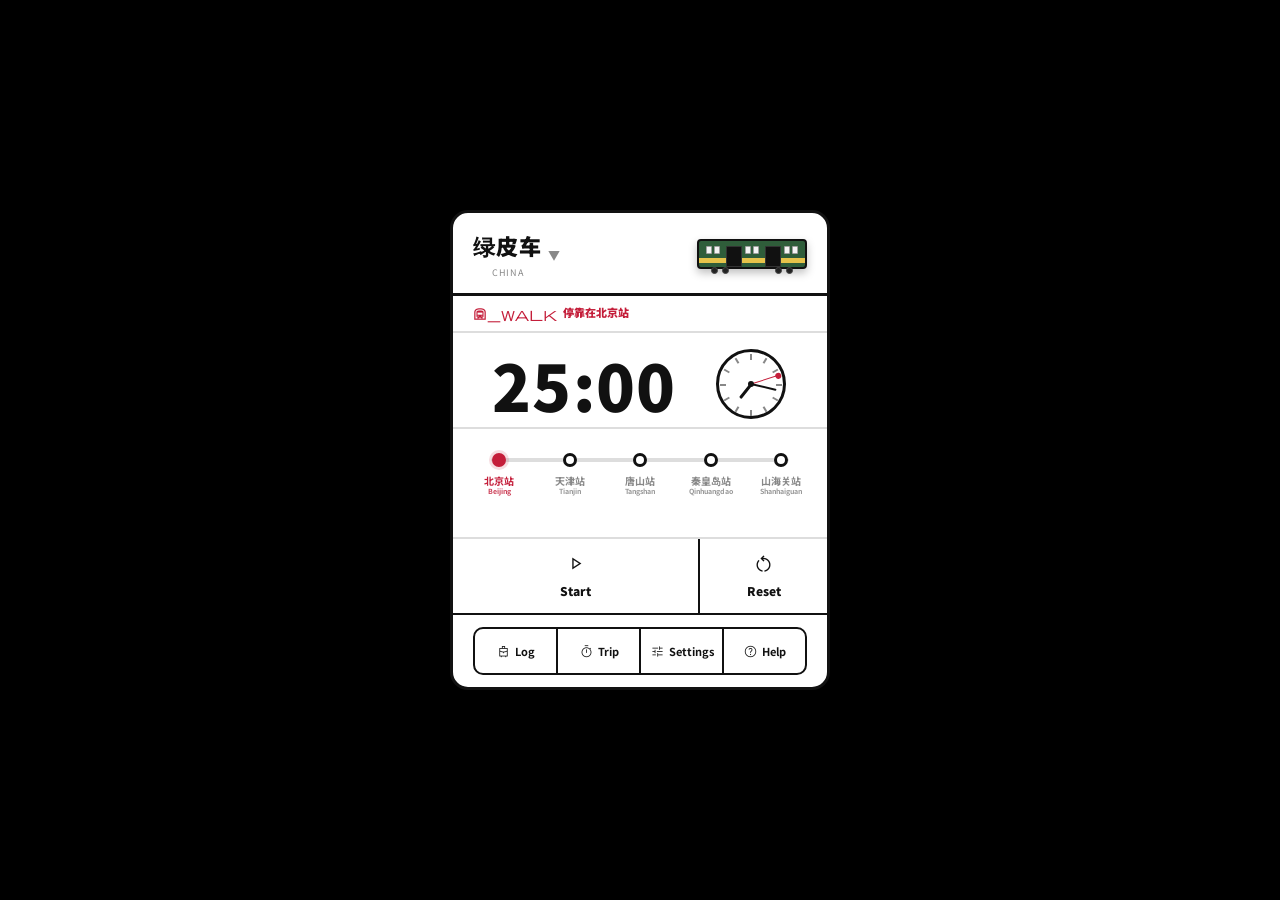
==== web/index.html @ cfa5d91c "fix: comprehensive quality + a11y + i18n pass P0 (bugs reales): - util: normalizeLineKey ya no fuerz" ====
<!DOCTYPE html>
<html lang="ja">
<head>
<!-- Recovered from https://www.futsudoro.app/ on 2026-05-10 and normalized into /src files. -->
<meta charset="UTF-8">
<meta name="viewport" content="width=device-width, initial-scale=1.0">
<title>Futsudoro — Train Pomodoro Timer</title>
<meta name="description" content="Futsudoro is a train-inspired Pomodoro timer web app for deep work, with Chronos (strict) and Kairos (flow-friendly) modes.">
<meta name="keywords" content="futsudoro, pomodoro timer, train-inspired productivity app, chronos kairos timer, focus timer, deep work web app, productivity web app">
<meta name="application-name" content="Futsudoro">
<meta name="apple-mobile-web-app-title" content="Futsudoro">
<meta name="author" content="ishiroca + anhdres">
<meta name="robots" content="index,follow,max-image-preview:large">
<meta name="apple-mobile-web-app-capable" content="yes">
<meta name="apple-mobile-web-app-status-bar-style" content="default">
<link rel="apple-touch-icon" href="/icons/icon-192.png">
<link rel="preconnect" href="https://fonts.googleapis.com">
<link rel="preconnect" href="https://fonts.gstatic.com" crossorigin>
<link rel="canonical" href="https://www.futsudoro.app/">
<link rel="manifest" href="/manifest.webmanifest">
<meta name="theme-color" content="#000000">
<link rel="alternate" hreflang="x-default" href="https://www.futsudoro.app/">
<link rel="alternate" hreflang="en" href="https://www.futsudoro.app/about.html">
<link rel="alternate" hreflang="zh" href="https://www.futsudoro.app/about-zh.html">
<link rel="alternate" hreflang="ja" href="https://www.futsudoro.app/about-ja.html">
<link rel="alternate" hreflang="hi" href="https://www.futsudoro.app/about-hi.html">
<link rel="alternate" hreflang="es" href="https://www.futsudoro.app/about-es.html">
<link rel="alternate" hreflang="de" href="https://www.futsudoro.app/about-de.html">
<link rel="alternate" hreflang="fr" href="https://www.futsudoro.app/about-fr.html">
<link rel="alternate" hreflang="it" href="https://www.futsudoro.app/about-it.html">
<link rel="alternate" hreflang="pt" href="https://www.futsudoro.app/about-pt.html">
<link rel="alternate" hreflang="zh" href="https://www.futsudoro.app/about-zh.html">
<meta property="og:type" content="website">
<meta property="og:site_name" content="Futsudoro">
<meta property="og:title" content="Futsudoro — Train Pomodoro Timer for Deep Work">
<meta property="og:description" content="A railway-themed focus timer with Chronos (strict) and Kairos (flow-friendly) modes.">
<meta property="og:url" content="https://www.futsudoro.app/">
<meta property="og:image" content="https://www.futsudoro.app/icons/icon-512.png">
<meta property="og:image:alt" content="Futsudoro train icon">
<meta name="twitter:card" content="summary_large_image">
<meta name="twitter:title" content="Futsudoro — Train Pomodoro Timer for Deep Work">
<meta name="twitter:description" content="Focus station by station. Chronos for strict timing, Kairos for flow-state work.">
<meta name="twitter:image" content="https://www.futsudoro.app/icons/icon-512.png">
<link rel="icon" type="image/svg+xml" href="/icons/icon.svg">
<link rel="icon" type="image/png" sizes="192x192" href="/icons/icon-192.png">
<script>
(function(){
  const p=window.location.pathname;
  const legacy=/(green-train|%E7%BB%BF%E7%9A%AE%E8%BD%A6|绿皮车)/i;
  if(!legacy.test(p)) return;
  const modeMatch=p.match(/\/(chronos|kairos)(?:\/)?$/i);
  const mode=(modeMatch&&modeMatch[1].toLowerCase())||'chronos';
  window.location.replace(`/lupiche/${mode}${window.location.search}${window.location.hash}`);
})();
</script>
<script type="application/ld+json">
{
  "@context": "https://schema.org",
  "@type": "WebApplication",
  "name": "Futsudoro",
  "alternateName": "Futsudoro App",
  "applicationCategory": "ProductivityApplication",
  "operatingSystem": "Web",
  "url": "https://www.futsudoro.app/",
  "image": "https://www.futsudoro.app/icons/icon-512.png",
  "description": "Futsudoro is a train-inspired Pomodoro timer web app for deep work, with Chronos and Kairos modes.",
  "keywords": "futsudoro, pomodoro timer, focus timer, deep work app, train-inspired productivity",
  "isAccessibleForFree": true,
  "inLanguage": ["en", "es", "ja", "de", "fr", "it", "hi", "zh"],
  "offers": {
    "@type": "Offer",
    "price": "0",
    "priceCurrency": "USD"
  },
  "author": [
    { "@type": "Person", "name": "ishiroca" },
    { "@type": "Person", "name": "anhdres" }
  ]
}
</script>
<link rel="stylesheet" href="/src/styles.css">
</head>
<body>
<div class="sign-panel">
  <div class="line-header">
    <div class="line-selector">
      <button class="line-name-btn" id="lineBtn">
        <div>
          <div class="line-name-jp" id="lineNameJp">山手線</div>
          <div class="line-name-en" id="lineNameEn">Yamanote Line</div>
        </div>
        <span class="dropdown-arrow" aria-hidden="true">▼</span>
      </button>
      <div class="line-dropdown" id="lineDropdown">
        <div class="line-option selected" data-line="yamanote">
          <div class="line-color-badge" style="background:#9ACD32"></div>
          <div class="line-info-text">
            <div class="line-option-name">山手線</div>
            <div class="line-option-sub">Yamanote — Tokyo</div>
          </div>
        </div>
        <div class="line-option" data-line="urquiza">
          <div class="line-color-badge" style="background:#FFD200"></div>
          <div class="line-info-text">
            <div class="line-option-name">Urquiza</div>
            <div class="line-option-sub">Buenos Aires</div>
          </div>
        </div>
        <div class="line-option" data-line="nagareyama">
          <div class="line-color-badge" style="background:#8B0000"></div>
          <div class="line-info-text">
            <div class="line-option-name">流山電鉄</div>
            <div class="line-option-sub">Nagareyama — Chiba</div>
          </div>
        </div>
        <div class="line-option" data-line="ter">
          <div class="line-color-badge" style="background:#003CA6"></div>
          <div class="line-info-text">
            <div class="line-option-name">Centre</div>
            <div class="line-option-sub">France</div>
          </div>
        </div>
        <div class="line-option" data-line="schwarzwaldbahn">
          <div class="line-color-badge" style="background:#DB0018"></div>
          <div class="line-info-text">
            <div class="line-option-name">Schwarzwald</div>
            <div class="line-option-sub">Deutschland</div>
          </div>
        </div>
        <div class="line-option" data-line="regionale">
          <div class="line-color-badge" style="background:#008C45"></div>
          <div class="line-info-text">
            <div class="line-option-name">Regionale</div>
            <div class="line-option-sub">Italia</div>
          </div>
        </div>
        <div class="line-option" data-line="donau">
          <div class="line-color-badge" style="background:#E2001A"></div>
          <div class="line-info-text">
            <div class="line-option-name">Donau</div>
            <div class="line-option-sub">Österreich</div>
          </div>
        </div>
        <div class="line-option" data-line="sodra">
          <div class="line-color-badge" style="background:#1C1C1C"></div>
          <div class="line-info-text">
            <div class="line-option-name">Södra</div>
            <div class="line-option-sub">Sverige</div>
          </div>
        </div>
        <div class="line-option" data-line="quebrada">
          <div class="line-color-badge" style="background:#C97A3D"></div>
          <div class="line-info-text">
            <div class="line-option-name">Quebrada</div>
            <div class="line-option-sub">Jujuy</div>
          </div>
        </div>
        <div class="line-option" data-line="lupiche">
          <div class="line-color-badge" style="background:#2F5D3A"></div>
          <div class="line-info-text">
            <div class="line-option-name">绿皮车</div>
            <div class="line-option-sub">China</div>
          </div>
        </div>
        <div class="line-option" data-line="konkan">
          <div class="line-color-badge" style="background:#1F4E79"></div>
          <div class="line-info-text">
            <div class="line-option-name">कोंकण</div>
            <div class="line-option-sub">India</div>
          </div>
        </div>
        <div class="line-option" data-line="commuter">
          <div class="line-color-badge" style="background:#9a38a1"></div>
          <div class="line-info-text">
            <div class="line-option-name">Commuter</div>
            <div class="line-option-sub">Massachusetts</div>
          </div>
        </div>
      </div>
    </div>
    <div class="train-indicator green" id="trainIndicator">
      <div class="train-windows">
        <div class="window-pair"><div class="train-window"></div><div class="train-window"></div></div>
        <div class="window-pair door"><div class="train-window"></div><div class="train-window"></div></div>
        <div class="window-pair"><div class="train-window"></div><div class="train-window"></div></div>
        <div class="window-pair door"><div class="train-window"></div><div class="train-window"></div></div>
        <div class="window-pair"><div class="train-window"></div><div class="train-window"></div></div>
      </div>
      <div class="train-wheels-set front"><div class="train-wheel"></div><div class="train-wheel"></div></div>
      <div class="train-wheels-set back"><div class="train-wheel"></div><div class="train-wheel"></div></div>
    </div>
  </div>
  <div class="status-wrap">
    <div class="status-row">
      <span class="status-icon status-station" id="statusIcon" aria-hidden="true">subway_walk</span>
      <div class="status-text status-station" id="statusText">At Station</div>
    </div>
  </div>
  <div class="clock-section">
    <div class="clock-row">
      <div class="timer-main" id="timer">20:00</div>
      <div class="analog-clock" id="analogClock">
        <div class="clock-marker"></div>
        <div class="clock-marker"></div>
        <div class="clock-marker"></div>
        <div class="clock-marker"></div>
        <div class="clock-marker"></div>
        <div class="clock-marker"></div>
        <div class="clock-marker"></div>
        <div class="clock-marker"></div>
        <div class="clock-marker"></div>
        <div class="clock-marker"></div>
        <div class="clock-marker"></div>
        <div class="clock-marker"></div>
        <div class="clock-hand hour" id="hourHand"></div>
        <div class="clock-hand minute" id="minuteHand"></div>
        <div class="clock-hand second" id="secondHand"></div>
      </div>
    </div>
  </div>
  <div class="station-section">
    <div class="station-track" id="track">
      <div class="track-line"><div class="track-progress" id="trackProgress" role="progressbar" aria-valuemin="0" aria-valuemax="100" aria-valuenow="0" aria-label="Trip progress"></div></div>
    </div>
  </div>
  <div class="controls">
    <button class="ctrl-btn main start" id="startBtn"><span class="ctrl-icon" aria-hidden="true">play_arrow</span><span id="startBtnLabel">発車</span></button>
    <button class="ctrl-btn reset-mini" id="resetBtn"><span class="ctrl-icon" aria-hidden="true">restart_alt</span><span id="resetBtnLabel">終点</span></button>
  </div>
  <div class="footer">
    <div class="toggle-bar">
      <button class="toggle-btn" id="statsBtn"><span class="tab-icon" aria-hidden="true">travel_luggage_and_bags</span><span class="tab-label" id="tabStats">統計</span></button>
      <button class="toggle-btn" id="tripBtn"><span class="tab-icon" aria-hidden="true">timer</span><span class="tab-label" id="tabTrip">行程</span></button>
      <button class="toggle-btn" id="settingsBtn"><span class="tab-icon" aria-hidden="true">tune</span><span class="tab-label" id="tabSettings">設定</span></button>
      <button class="toggle-btn" id="aboutBtn"><span class="tab-icon" aria-hidden="true">help</span><span class="tab-label" id="tabAbout">概要</span></button>
    </div>
    <div class="info-panel" id="statsPanel">
      <div class="panel-title" id="titleTravelLog">Travel Log</div>
      <div class="info-row"><span id="labelStops">Stops</span><b class="stops-value"><span id="curJ">1</span>/<span id="totJ">4</span></b></div>
      <div class="info-row"><span id="labelToday">Today</span><b><span id="stToday">0</span> <span id="labelMinA">min</span></b></div>
      <div class="info-row" style="display:block;padding-top:6px">
        <svg id="statsSparkline" viewBox="0 0 140 32" width="100%" height="32" preserveAspectRatio="xMidYMid meet" style="display:block"></svg>
      </div>
      <div class="info-row"><span id="labelAllTime">All Time</span><b><span id="stTotal">0</span> <span id="labelMinB">min</span></b></div>
    </div>
    <div class="info-panel" id="tripPanel">
      <div class="panel-title" id="titleTripConfig">Trip Configuration</div>
      <div class="setting-row"><label id="labelStopsCfg">Stops</label><input type="number" id="inJourneys" value="4" min="2" max="5"></div>
      <div class="setting-row"><label id="labelWork">Work (min)</label><input type="number" id="inWork" value="25" min="1" max="90"></div>
      <div class="setting-row"><label id="labelBreak">Break (min)</label><input type="number" id="inRest" value="5" min="1" max="30"></div>
      <div class="trip-duration-note" id="tripDurationNote">Travel time to destination: 1h 55m</div>
      <div class="setting-row"><label id="labelLongRest">Rest (min)</label><input type="number" id="inLong" value="35" min="10" max="60"></div>
    </div>
    <div class="info-panel" id="settingsPanel">
      <div class="panel-title" id="titleSettings">System Settings</div>
      <div class="setting-row"><label id="labelMode">Mode</label><button class="sys-btn" id="modeBtn">Chronos</button></div>
      <div class="setting-row"><label id="labelNotifications">Notifications</label><button class="sys-btn" id="notifBtn">OFF</button></div>
      <div class="setting-row"><label id="labelTheme">Theme</label><button class="sys-btn" id="themeBtn">Light</button></div>
      <div class="setting-row"><label for="langSelect" id="labelLanguage">Language</label>
        <select id="langSelect" class="sys-btn" style="padding:7px 10px;">
          <option value="ja">日本語</option>
          <option value="en">English</option>
          <option value="es">Español</option>
          <option value="it">Italiano</option>
          <option value="de">Deutsch</option>
          <option value="hi">हिन्दी</option>
          <option value="fr">Français</option>
          <option value="sv">Svenska</option>
          <option value="pt">Português</option>
        </select>
      </div>
    </div>
    <div class="info-panel" id="aboutPanel">
      <div class="panel-title">🚃 + 🍅</div>
      <div class="info-row" id="aboutText1" style="display:block; margin-bottom:10px; line-height:1.45; font-size:12px; font-weight:600;">
        A futsū (普通) train in Japan is a local service that stops at every station on its route.
      </div>
      <div class="info-row" id="aboutText2" style="display:block; margin-bottom:10px; line-height:1.45; font-size:12px; font-weight:600;">
        Pomodoro is a time management method based on focused work sessions and short breaks.
      </div>
      <div class="info-row" id="aboutText3" style="display:block; margin-bottom:10px; line-height:1.45; font-size:12px; font-weight:600;">
        Futsudoro is a train pomodoro timer for deep work, with Chronos (strict timing) and Kairos (flow-friendly) modes.
      </div>
      <div class="info-row" id="aboutText4" style="display:block; line-height:1.45; font-size:12px; font-weight:600;">
        Made with ❤️ + 🍀 by ishiroca + anhdres
      </div>
      <div class="info-row" style="display:block; line-height:1.45; font-size:12px; font-weight:600;">
        <a href="mailto:feedback@futsudoro.app">feedback@futsudoro.app</a>
      </div>
    </div>
  </div>
</div>
<script type="module" src="/src/main.js"></script>
<!-- Vercel inyecta automáticamente los scripts de analytics y speed-insights
     cuando @vercel/analytics está habilitado en el deploy. Mantenerlos en
     HTML provoca doble page-view. -->
</body>
</html>
---- src/styles.css ----
@import url('https://fonts.googleapis.com/css2?family=Noto+Sans+JP:wght@400;700;900&display=swap');
@import url('https://fonts.googleapis.com/css2?family=Material+Symbols+Sharp:opsz,wght,FILL,GRAD@20,300,0,0');
* { margin:0; padding:0; box-sizing:border-box; }
:root { --bg:#f0f0ec; --white:#fff; --black:#111; --gray:#888; --border:#111; --green:#00873c; --red:#c41e3a; --blue:#003f8a; --yellow:#e6a700; --line:#ddd; }
body.dark { --bg:#0d0d14; --white:#1a1a24; --black:#e8e8e0; --gray:#666; --border:#555; --green:#00cc7d; --red:#e85d75; --blue:#4dabf7; --yellow:#ffcc00; --line:#333; }
body { background:#000; color:var(--black); font-family:'Noto Sans JP',sans-serif; min-height:100vh; display:flex; align-items:center; justify-content:center; padding:16px; }
.sign-panel { width:100%; max-width:380px; background:var(--white); border:3px solid var(--border); border-radius:18px; overflow:hidden; box-shadow:0 6px 0 rgba(0,0,0,.12); }

/* Header con selector de línea */
.line-header { padding:16px 20px 14px; border-bottom:3px solid var(--border); display:flex; align-items:center; justify-content:space-between; position:relative; }
.line-selector { position:relative; }
.line-name-btn { background:transparent; border:none; font-family:'Noto Sans JP',sans-serif; padding:0; cursor:pointer; display:flex; align-items:center; gap:6px; }
.line-name-btn:hover { opacity:0.8; }
.line-name-jp { font-size:22px; font-weight:900; letter-spacing:.05em; color:var(--black); }
.line-name-en { font-size:9px; color:var(--gray); letter-spacing:.08em; margin-top:3px; text-transform:uppercase; }
.dropdown-arrow { font-size:12px; color:var(--gray); }
.line-dropdown { display:none; position:absolute; top:100%; left:0; margin-top:8px; background:var(--white); border:2px solid var(--border); border-radius:10px; box-shadow:0 4px 12px rgba(0,0,0,.2); z-index:100; min-width:200px; max-height:260px; overflow-y:auto; overflow-x:hidden; }
.line-dropdown.open { display:block; }
.line-option { display:flex; align-items:center; gap:12px; padding:12px 16px; cursor:pointer; border-bottom:1px solid var(--line); transition:background .2s; }
.line-option:last-child { border-bottom:none; }
.line-option:hover { background:var(--bg); }
.line-option.selected { background:var(--bg); }
.line-color-badge { width:16px; height:16px; border-radius:50%; border:2px solid var(--border); flex-shrink:0; }
.line-info-text { flex:1; }
.line-option-name { font-size:13px; font-weight:700; color:var(--black); }
.line-option-sub { font-size:10px; color:var(--gray); }

/* Tren - color dinámico */
.train-indicator { position:relative; width:110px; height:30px; border:2px solid var(--border); border-radius:4px; box-shadow:0 4px 8px rgba(0,0,0,.25); flex-shrink:0; z-index:2; background:var(--train-body,#888); isolation:isolate; }
.train-indicator.green { --train-body:#C8C8C8; --train-stripe:#9ACD32; }
.train-indicator.yellow { --train-body:#FFD200; --train-stripe:#9EA3A8; }
.train-indicator.red { --train-body:#8B0000; --train-stripe:#F5E6C8; }
.train-indicator.ter-blue { --train-body:#003CA6; --train-stripe:#D9D9D9; }
.train-indicator.db-red { --train-body:#DB0018; --train-stripe:#D9D9D6; }
.train-indicator.italia-dark { --train-body:#008C45; --train-stripe:#FFFFFF; }
.train-indicator.donau-red { --train-body:#E2001A; --train-stripe:#4A4A4A; }
.train-indicator.sodra-black { --train-body:#1C1C1C; --train-stripe:#BFC2C7; }
.train-indicator.quebrada-solar { --train-body:#F5F5F5; --train-stripe:#D6845A; }
.train-indicator.lupiche { --train-body:#2F5D3A; --train-stripe:#E6C34A; }
.train-indicator.konkan { --train-body:#1F4E79; --train-stripe:#5DADE2; }
.train-indicator.commuter { --train-body:#7C858C; --train-stripe:#9a38a1; }
.train-indicator::after { content:""; position:absolute; bottom:4px; left:0; right:0; height:5px; background:var(--train-stripe,#ffd700); }
.train-windows { position:absolute; top:5px; left:7px; right:7px; height:10px; display:flex; justify-content:space-between; align-items:flex-start; z-index:3; }
.window-pair { display:flex; gap:2px; position:relative; }
.train-window { width:6px; height:8px; background:#f4f4f4; border:1px solid rgba(0,0,0,.35); border-radius:1px; transition:opacity .2s ease; }
.train-indicator.doors-open .window-pair.door .train-window { opacity:0; }
.train-indicator.doors-open .window-pair.door::after { content:""; position:absolute; left:0; top:0; width:100%; height:19px; background:#111; border:1px solid #333; border-radius:1px; }
.train-wheels-set { position:absolute; bottom:-9px; height:9px; display:flex; gap:4px; z-index:-1; }
.train-wheels-set.front { left:12px; }
.train-wheels-set.back { right:12px; }
.train-wheel { width:7px; height:7px; background:#222; border:1px solid #444; border-radius:50%; }
.train-indicator.moving { animation:rumble 0.15s infinite alternate; }
@keyframes rumble { from { transform:translateY(0); } to { transform:translateY(-1px); } }

.status-wrap { padding:10px 20px; border-bottom:2px solid var(--line); }
.status-row { display:flex; align-items:flex-start; gap:6px; }
.status-icon { font-family:'Material Symbols Sharp'; font-size:14px; line-height:1; margin-top:1px; display:inline-block; font-variation-settings:'FILL' 0,'wght' 500,'GRAD' 0,'opsz' 20; }
.status-icon.status-station { color:var(--red); }
.status-icon.status-transit { color:var(--green); }
.status-text { font-size:11px; font-weight:900; line-height:1.25; text-align:left; display:block; width:100%; max-width:100%; margin:0; white-space:normal; overflow-wrap:anywhere; word-break:normal; }
.status-text.status-station { color:var(--red); }
.status-text.status-transit { color:var(--green); }
.clock-section { padding:16px 20px 8px; border-bottom:2px solid var(--line); }
.clock-row { display:grid; grid-template-columns:2fr 1fr; align-items:center; }
.timer-main { font-size:64px; font-weight:900; letter-spacing:.02em; line-height:1; font-variant-numeric:tabular-nums; text-align:center; }
.analog-clock { width:70px; height:70px; border:3px solid var(--border); border-radius:50%; position:relative; background:var(--white); justify-self:center; }
.analog-clock::before { content:""; position:absolute; top:50%; left:50%; width:6px; height:6px; background:var(--black); border-radius:50%; transform:translate(-50%,-50%); z-index:3; }
.clock-hand { position:absolute; bottom:50%; left:50%; transform-origin:bottom center; background:var(--black); border-radius:1px; }
.clock-hand.hour { width:3px; height:18px; margin-left:-1.5px; }
.clock-hand.minute { width:2px; height:26px; margin-left:-1px; }
.clock-hand.second { width:1px; height:28px; margin-left:-0.5px; background:var(--red); }
.clock-hand.second::after { content:""; position:absolute; top:0; left:50%; width:6px; height:6px; background:var(--red); border-radius:50%; transform:translate(-50%,-50%); }
.clock-marker { position:absolute; width:2px; height:6px; background:var(--gray); top:2px; left:50%; margin-left:-1px; transform-origin:50% 31px; }
.clock-marker:nth-child(1) { transform:rotate(0deg); }
.clock-marker:nth-child(2) { transform:rotate(30deg); }
.clock-marker:nth-child(3) { transform:rotate(60deg); }
.clock-marker:nth-child(4) { transform:rotate(90deg); }
.clock-marker:nth-child(5) { transform:rotate(120deg); }
.clock-marker:nth-child(6) { transform:rotate(150deg); }
.clock-marker:nth-child(7) { transform:rotate(180deg); }
.clock-marker:nth-child(8) { transform:rotate(210deg); }
.clock-marker:nth-child(9) { transform:rotate(240deg); }
.clock-marker:nth-child(10) { transform:rotate(270deg); }
.clock-marker:nth-child(11) { transform:rotate(300deg); }
.clock-marker:nth-child(12) { transform:rotate(330deg); }
.station-section { padding:24px 16px; border-bottom:2px solid var(--line); position:relative; }
.station-track { display:flex; justify-content:space-between; align-items:flex-start; position:relative; padding:0 8px; height:60px; }
.track-line { position:absolute; top:5px; left:22px; right:22px; height:4px; background:var(--line); border-radius:2px; overflow:hidden; z-index:0; }
.track-progress { height:100%; background:var(--green); width:0%; transition:width .5s ease; }
.station { display:flex; flex-direction:column; align-items:center; position:relative; z-index:1; width:44px; flex-shrink:0; }
.station-dot { width:14px; height:14px; border-radius:50%; background:var(--white); border:3px solid var(--black); margin-bottom:8px; transition:all .3s; position:relative; z-index:2; }
.station.done .station-dot { background:var(--green); border-color:var(--green); }
.station.active .station-dot { background:var(--red); border-color:var(--red); box-shadow:0 0 0 3px rgba(196,30,58,.15); }
.station-name { font-size:8px; color:var(--gray); text-align:center; font-weight:700; line-height:1.2; height:24px; display:flex; flex-direction:column; justify-content:flex-start; }
.station-name-jp { font-size:10px; display:block; color:var(--gray); }
.station-name-en { font-size:7px; display:block; opacity:0.85; color:var(--gray); }
.station.active .station-name-jp, .station.active .station-name-en { color:var(--red); }
.station.done .station-name-jp, .station.done .station-name-en { color:var(--green); }

.controls { display:flex; border-bottom:2px solid var(--border); }
.ctrl-btn { flex:1; padding:12px 4px 14px; border:none; border-right:2px solid var(--border); font-family:'Noto Sans JP',sans-serif; font-size:12px; font-weight:900; cursor:pointer; background:var(--white); color:var(--black); display:flex; flex-direction:column; align-items:center; gap:6px; position:relative; overflow:hidden; }
.ctrl-btn.main { flex:2; }
.ctrl-btn.reset-mini { flex:1; }
.ctrl-btn:last-child { border-right:none; }
.ctrl-btn:active { background:var(--line); }
.ctrl-btn:active::before { content:""; position:absolute; top:0; left:0; right:0; height:4px; background:rgba(120,120,120,.45); }
.ctrl-btn:active > * { transform:translateY(4px); }
.ctrl-btn.start { background:var(--green); color:#fff; }
.ctrl-btn.ready { background:#f5e79e; color:#111; }
.ctrl-btn.paused-state { animation:pausePulse 1s ease-in-out infinite; }
@keyframes pausePulse {
  0% { background:#fff; }
  50% { background:#f5e79e; }
  100% { background:#fff; }
}
.ctrl-btn:disabled { opacity:.35; cursor:not-allowed; }
.ctrl-icon { font-family:'Material Symbols Sharp'; font-size:25px; line-height:1; display:inline-block; font-variation-settings:'FILL' 0,'wght' 300,'GRAD' 0,'opsz' 20; }
.toggle-btn { background:transparent; border:2px solid var(--border); color:var(--black); padding:8px 10px; border-radius:8px; font-size:11px; font-weight:700; cursor:pointer; font-family:'Noto Sans JP',sans-serif; display:flex; align-items:center; justify-content:center; gap:4px; }
.tab-icon { font-family:'Material Symbols Sharp'; font-size:15px; line-height:1; display:inline-block; font-variation-settings:'FILL' 0,'wght' 300,'GRAD' 0,'opsz' 20; }
.tab-label { line-height:1; }

.footer { padding:12px 20px; }
.toggle-bar { display:flex; border:2px solid var(--border); border-radius:10px; overflow:hidden; background:var(--white); }
.toggle-btn { flex:1; border:none; border-right:2px solid var(--border); border-radius:0; margin:0; min-height:44px; position:relative; overflow:hidden; }
.toggle-btn:last-child { border-right:none; }
.toggle-btn:active { background:var(--line); }
.toggle-btn:active::before { content:""; position:absolute; top:0; left:0; right:0; height:4px; background:rgba(120,120,120,.45); }
.toggle-btn:active > * { transform:translateY(4px); }
.toggle-btn.active { background:var(--line); color:var(--black); }
.toggle-btn.active::before { content:""; position:absolute; top:0; left:0; right:0; height:4px; background:rgba(120,120,120,.45); }
.toggle-btn.active > * { transform:translateY(4px); }
.info-panel { display:none; margin-top:12px; padding:14px; background:var(--bg); border:2px solid var(--border); border-radius:10px; }
.info-panel.open { display:block; }
.panel-title { font-size:10px; font-weight:900; color:var(--gray); text-transform:uppercase; letter-spacing:.12em; margin-bottom:10px; }
.info-row { display:flex; justify-content:space-between; margin:6px 0; font-size:13px; font-weight:700; }
.info-row span { color:var(--gray); font-weight:500; }
.stops-value { display:inline-flex; align-items:center; gap:2px; letter-spacing:0; font-variant-numeric:tabular-nums; }
.setting-row { display:flex; justify-content:space-between; align-items:center; margin:8px 0; }
.setting-row label { font-size:12px; font-weight:700; color:var(--gray); }
.setting-row input { width:56px; padding:6px; border:2px solid var(--border); border-radius:6px; font-family:'Noto Sans JP',sans-serif; font-size:14px; font-weight:700; text-align:center; background:var(--white); color:var(--black); }
.trip-duration-note { margin:8px 0 10px; padding:8px 10px; border:1px dashed var(--line); border-radius:8px; font-size:11px; font-weight:700; color:var(--gray); line-height:1.35; text-align:left; }
.sys-btn { padding:7px 14px; border:2px solid var(--border); border-radius:8px; font-size:11px; font-weight:700; cursor:pointer; font-family:'Noto Sans JP',sans-serif; background:transparent; color:var(--black); }
.sys-btn.on { background:var(--black); color:var(--white); }
.info-panel a { color:var(--blue); font-weight:700; text-decoration:underline; }
@media(max-width:430px){ .status-text{font-size:10px;} .line-dropdown{max-height:220px;} }
@media(max-width:360px){ .timer-main{font-size:52px;} .analog-clock{width:60px;height:60px;} .status-text{font-size:9px;} .line-dropdown{max-height:200px;} }
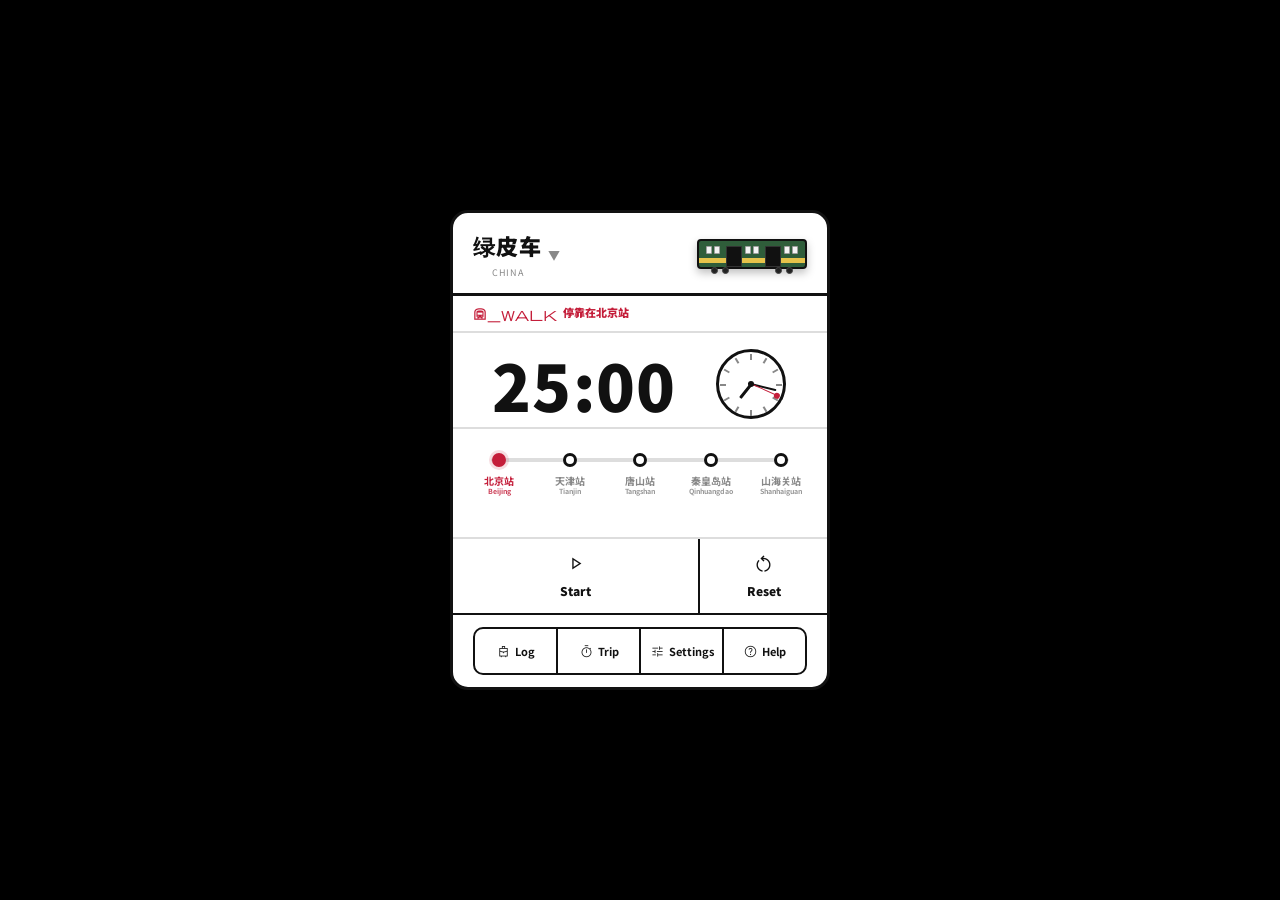
==== commit a7f63358: "feat: build version in Help panel Para reportar bugs o saber si estás viendo la última.  - VERSION (" ====
--- a/web/index.html
+++ b/web/index.html
@@ -287,6 +287,7 @@
       <div class="info-row" style="display:block; line-height:1.45; font-size:12px; font-weight:600;">
         <a href="mailto:feedback@futsudoro.app">feedback@futsudoro.app</a>
       </div>
+      <div class="version-info" id="versionInfo" aria-label="Build version">v— · —</div>
     </div>
   </div>
 </div>
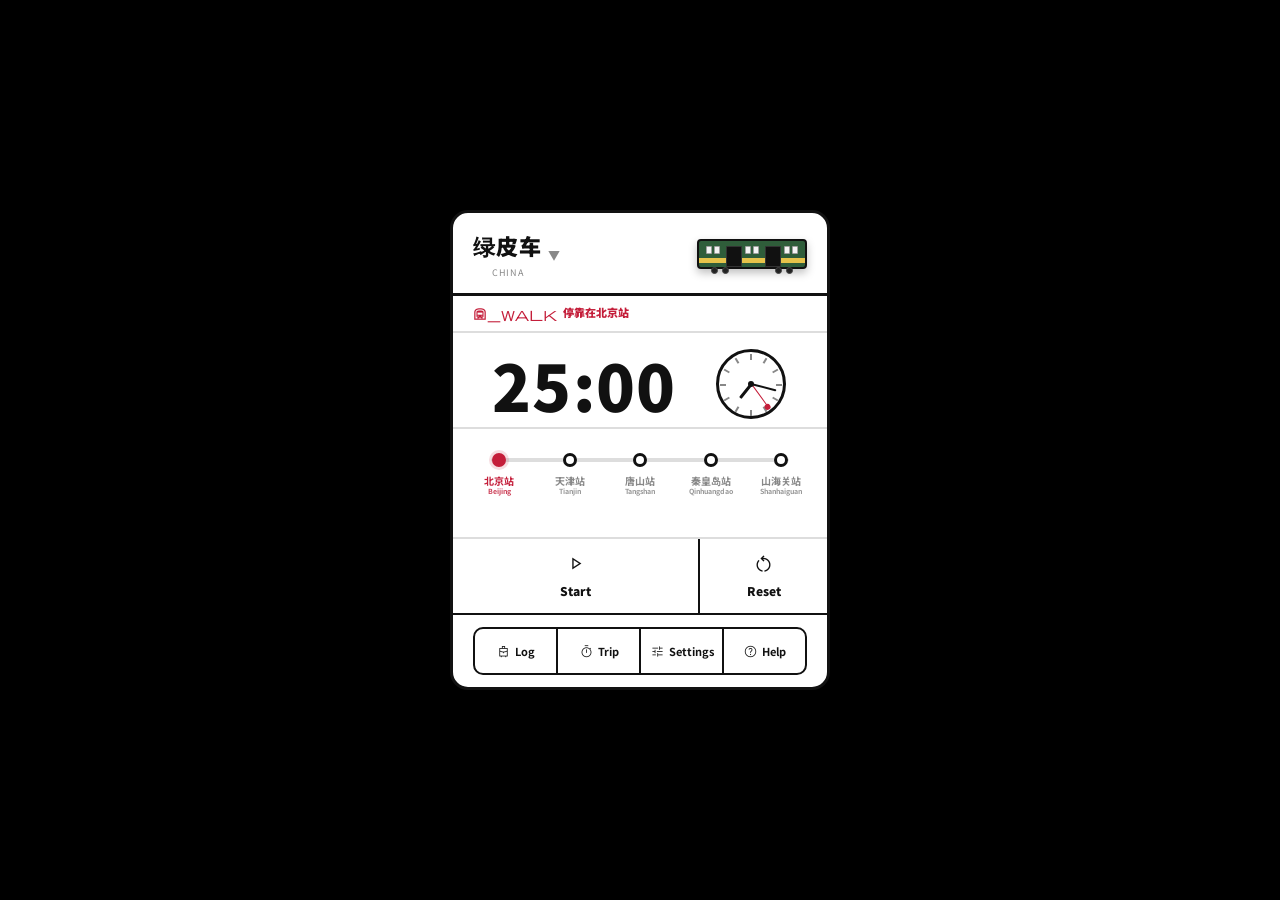
==== commit 8f732302: "feat(pa): station announcements via MiniMax TTS + filter chain v5 - 18 prefijos (9 idiomas × 2 momen" ====
--- a/web/index.html
+++ b/web/index.html
@@ -255,6 +255,7 @@
       <div class="panel-title" id="titleSettings">System Settings</div>
       <div class="setting-row"><label id="labelMode">Mode</label><button class="sys-btn" id="modeBtn">Chronos</button></div>
       <div class="setting-row"><label id="labelNotifications">Notifications</label><button class="sys-btn" id="notifBtn">OFF</button></div>
+      <div class="setting-row"><label id="labelPa">Station Announcements (PA)</label><button class="sys-btn" id="paBtn">ON</button></div>
       <div class="setting-row"><label id="labelTheme">Theme</label><button class="sys-btn" id="themeBtn">Light</button></div>
       <div class="setting-row"><label for="langSelect" id="labelLanguage">Language</label>
         <select id="langSelect" class="sys-btn" style="padding:7px 10px;">
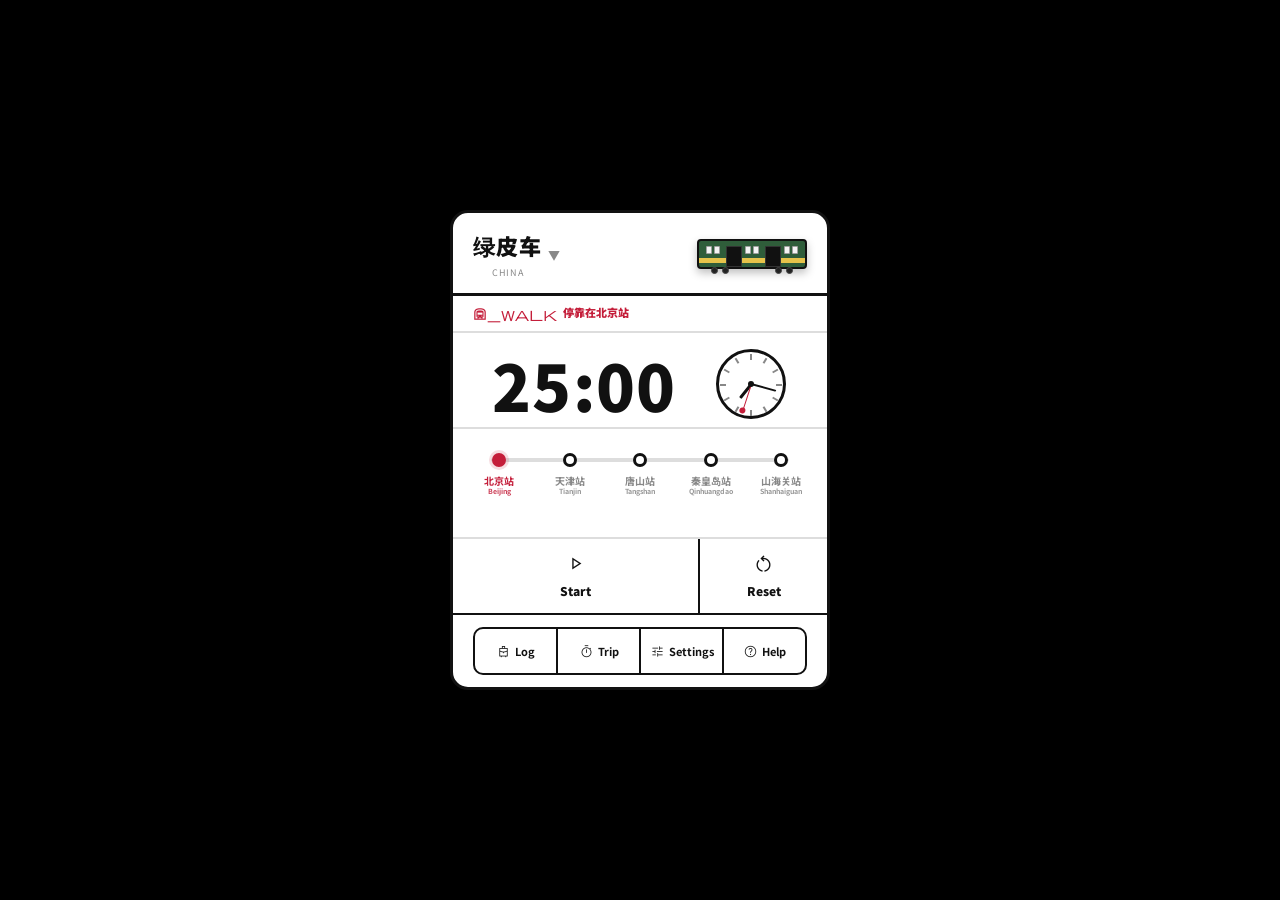
==== commit eb9872f3: "i18n(zh): add Chinese (simplified) translation + bump to 0.3.0 Andrés feedback 2026-07-21 19:40 GMT-" ====
--- a/web/index.html
+++ b/web/index.html
@@ -268,6 +268,7 @@
           <option value="fr">Français</option>
           <option value="sv">Svenska</option>
           <option value="pt">Português</option>
+          <option value="zh">中文</option>
         </select>
       </div>
     </div>
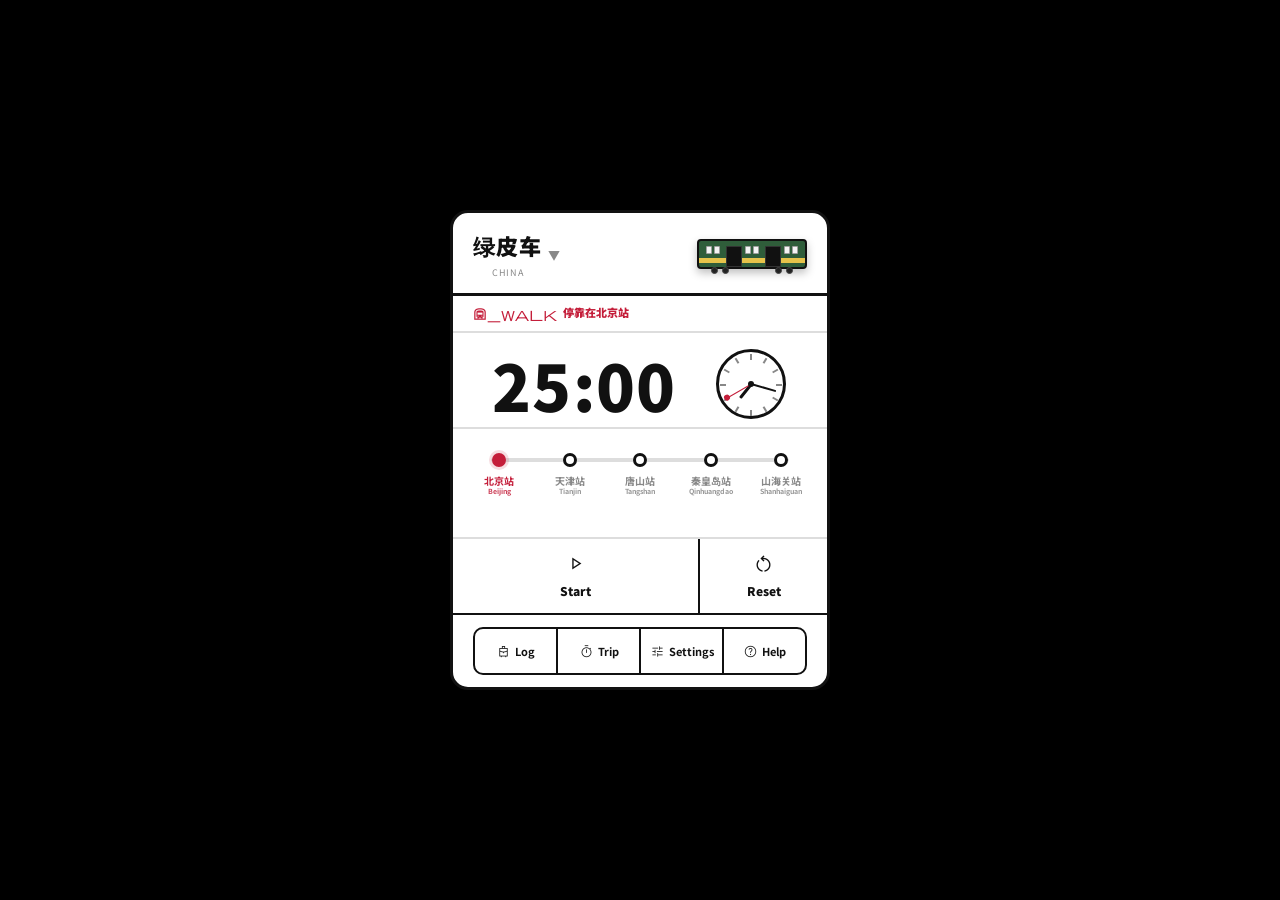
==== commit 92e6932f: "feat(stats): CSV/JSON export for serhack feedback @serhack feedback 2026-07-21 22:48 GMT-3: 'Love th" ====
--- a/web/index.html
+++ b/web/index.html
@@ -242,6 +242,13 @@
         <svg id="statsSparkline" viewBox="0 0 140 32" width="100%" height="32" preserveAspectRatio="xMidYMid meet" style="display:block"></svg>
       </div>
       <div class="info-row"><span id="labelAllTime">All Time</span><b><span id="stTotal">0</span> <span id="labelMinB">min</span></b></div>
+      <div class="setting-row" style="margin-top:8px;gap:6px">
+        <select id="exportFormat" class="sys-btn" style="padding:7px 10px;flex:0 0 auto">
+          <option value="csv">CSV</option>
+          <option value="json">JSON</option>
+        </select>
+        <button class="sys-btn" id="exportBtn" style="flex:1">Export</button>
+      </div>
     </div>
     <div class="info-panel" id="tripPanel">
       <div class="panel-title" id="titleTripConfig">Trip Configuration</div>
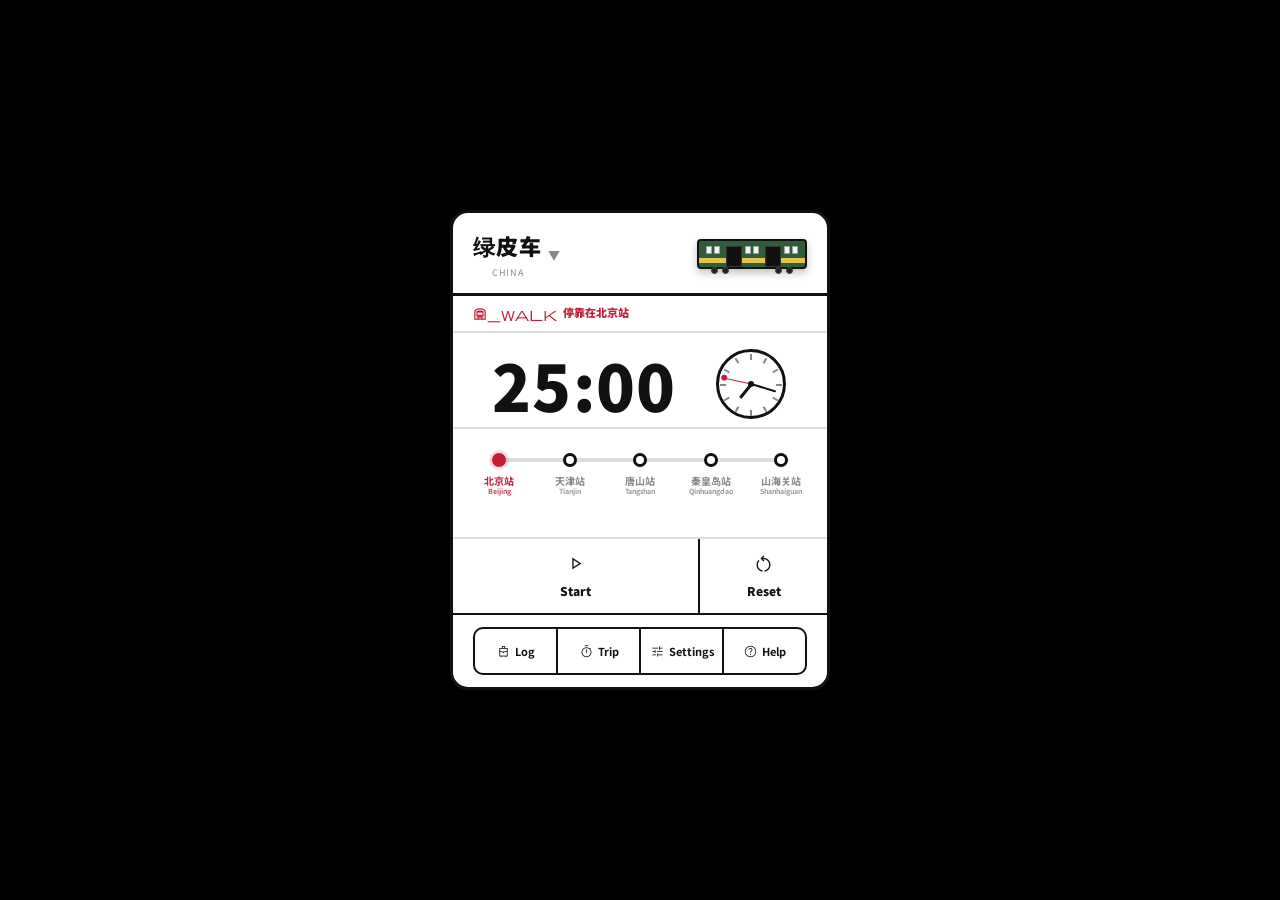
==== commit 79322b2b: "feat(backup): rename Export→Backup, add Import, expand with travel/station time + stamps @serhack + " ====
--- a/web/index.html
+++ b/web/index.html
@@ -248,6 +248,7 @@
           <option value="json">JSON</option>
         </select>
         <button class="sys-btn" id="exportBtn" style="flex:1">Export</button>
+        <button class="sys-btn" id="importBtn" style="flex:1">Import</button>
       </div>
     </div>
     <div class="info-panel" id="tripPanel">
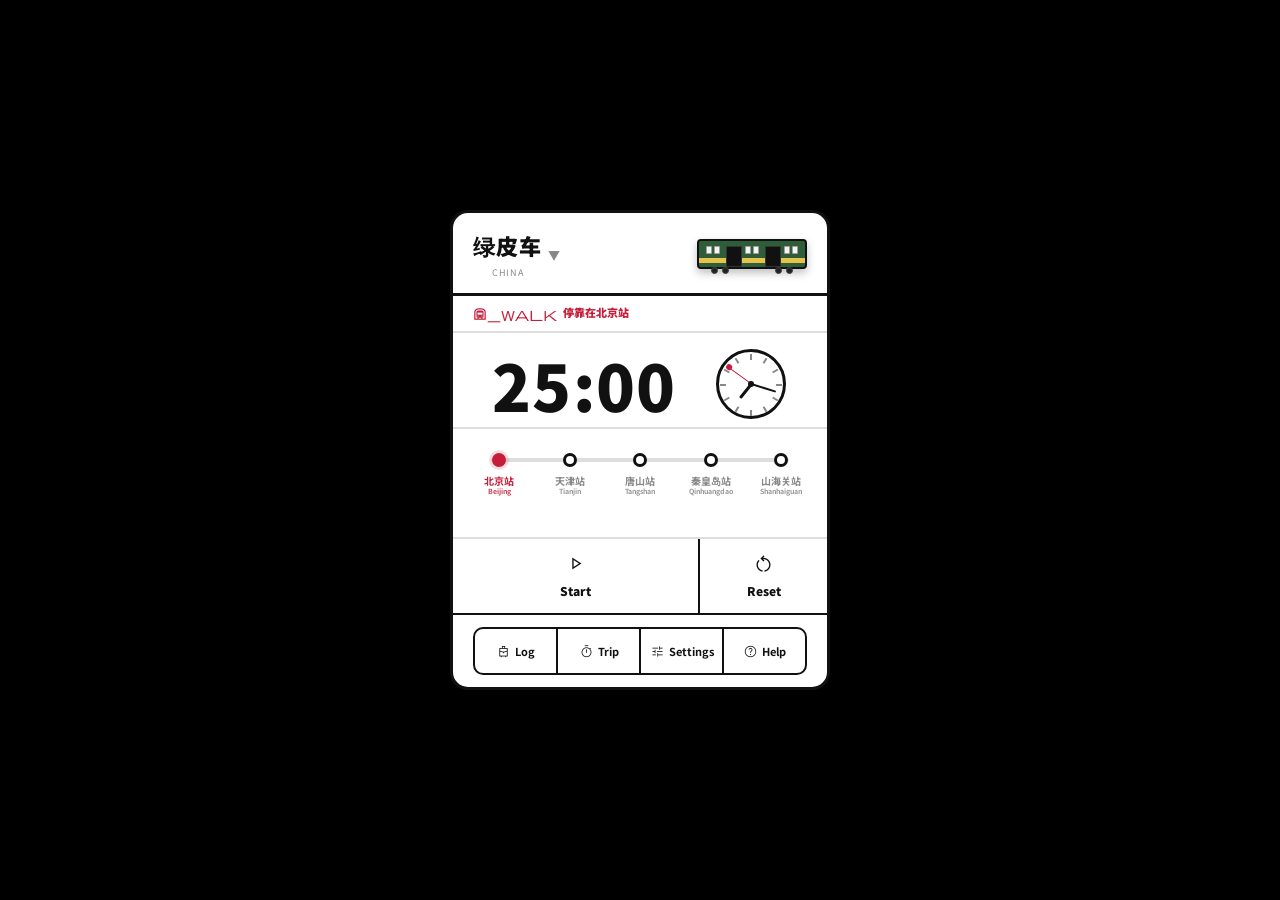
==== commit 30fba73b: "feat(futsudoro): add arrival time at destination line Below the 'Travel time to destination' line, s" ====
--- a/web/index.html
+++ b/web/index.html
@@ -257,6 +257,7 @@
       <div class="setting-row"><label id="labelWork">Work (min)</label><input type="number" id="inWork" value="25" min="1" max="90"></div>
       <div class="setting-row"><label id="labelBreak">Break (min)</label><input type="number" id="inRest" value="5" min="1" max="30"></div>
       <div class="trip-duration-note" id="tripDurationNote">Travel time to destination: 1h 55m</div>
+      <div class="arrival-time-note" id="arrivalTimeNote">Arrival at destination: 11:55</div>
       <div class="setting-row"><label id="labelLongRest">Rest (min)</label><input type="number" id="inLong" value="35" min="10" max="60"></div>
     </div>
     <div class="info-panel" id="settingsPanel">
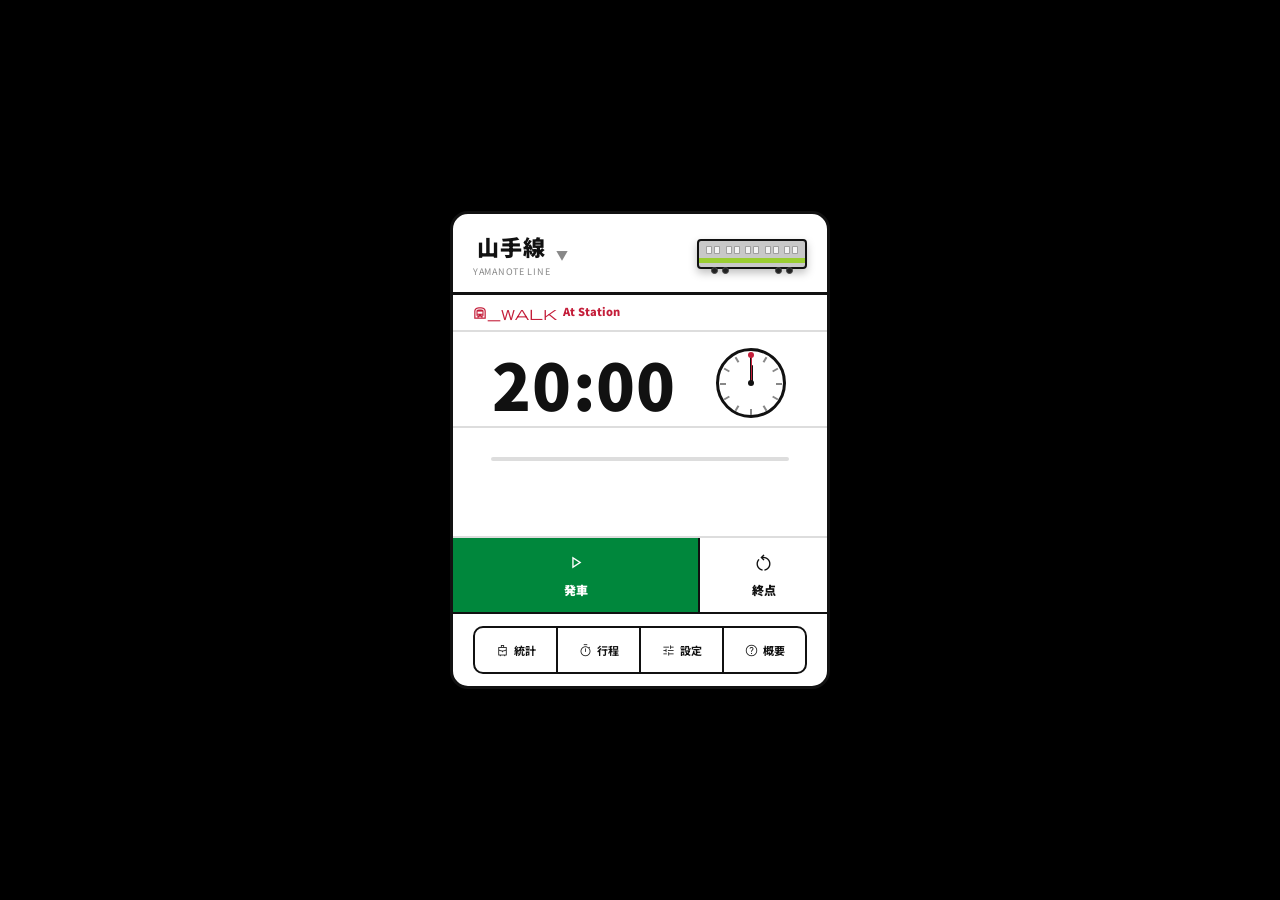
==== commit a44f5f1c: "feat(futsudoro): rework stats panel — work/rest breakdown + progress bar Andrés feedback 2026-08-05:" ====
--- a/web/index.html
+++ b/web/index.html
@@ -236,12 +236,16 @@
     </div>
     <div class="info-panel" id="statsPanel">
       <div class="panel-title" id="titleTravelLog">Travel Log</div>
-      <div class="info-row"><span id="labelStops">Stops</span><b class="stops-value"><span id="curJ">1</span>/<span id="totJ">4</span></b></div>
-      <div class="info-row"><span id="labelToday">Today</span><b><span id="stToday">0</span> <span id="labelMinA">min</span></b></div>
-      <div class="info-row" style="display:block;padding-top:6px">
-        <svg id="statsSparkline" viewBox="0 0 140 32" width="100%" height="32" preserveAspectRatio="xMidYMid meet" style="display:block"></svg>
-      </div>
-      <div class="info-row"><span id="labelAllTime">All Time</span><b><span id="stTotal">0</span> <span id="labelMinB">min</span></b></div>
+      <div class="stats-section-header" id="labelToday">Today</div>
+      <div class="info-row"><span id="labelTravelToday">Time travelled</span><b><span id="todayTravel">0m</span></b></div>
+      <div class="info-row"><span id="labelRestToday">Time rested</span><b><span id="todayRest">0m</span></b></div>
+      <div class="stats-section-header" id="labelAllTime">All Time</div>
+      <div class="info-row"><span id="labelTravelAll">Time travelled</span><b><span id="allTravel">0m</span></b></div>
+      <div class="info-row"><span id="labelRestAll">Time rested</span><b><span id="allRest">0m</span></b></div>
+      <div class="stats-progress" id="statsProgress" aria-label="Work vs rest proportions">
+        <div class="stats-progress-work" id="statsProgressWork"></div>
+        <div class="stats-progress-rest" id="statsProgressRest"></div>
+      </div>
       <div class="setting-row" style="margin-top:8px;gap:6px">
         <select id="exportFormat" class="sys-btn" style="padding:7px 10px;flex:0 0 auto">
           <option value="csv">CSV</option>
